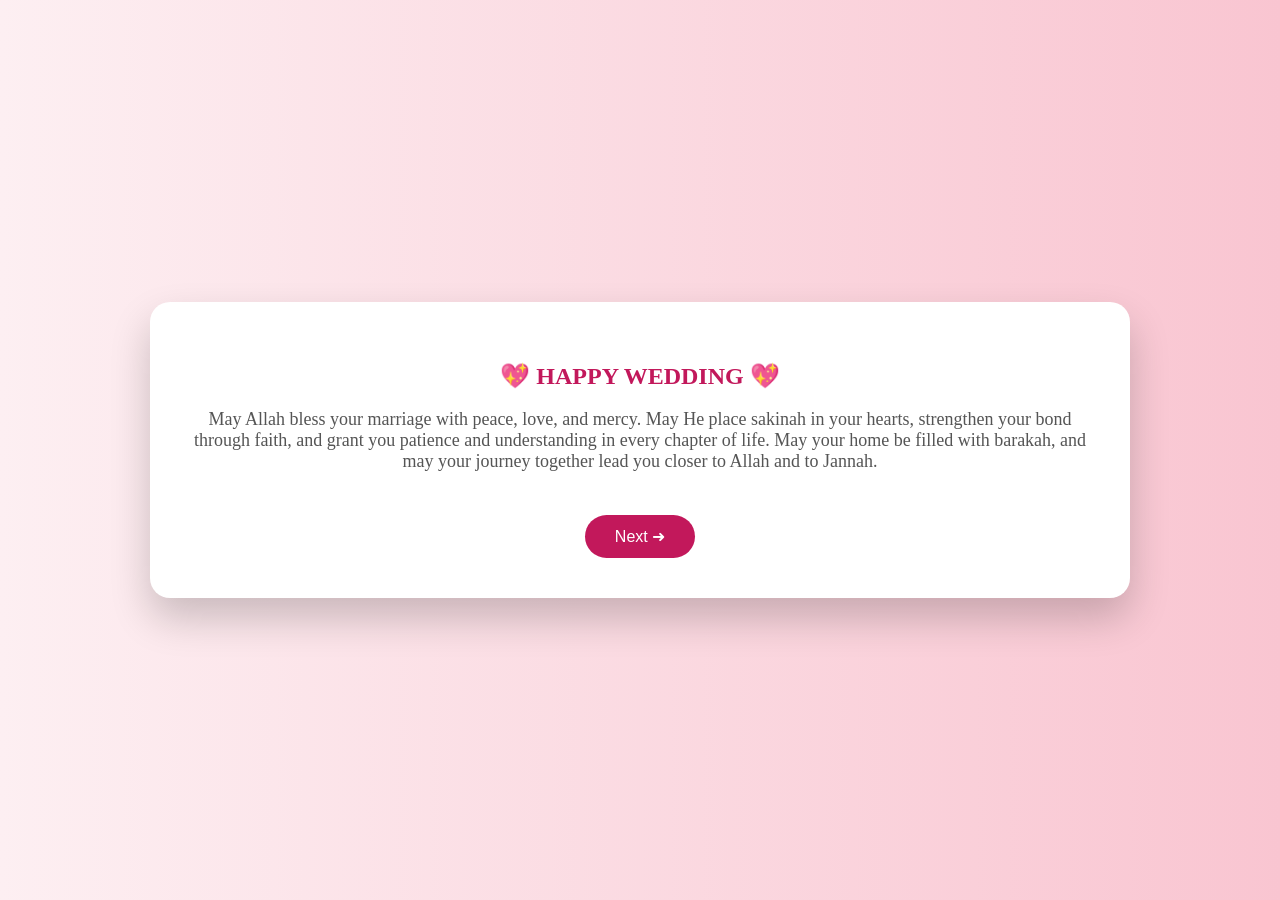
==== index.html @ f73490fa "done it is an wedding wishes codes" ====
<!DOCTYPE html>
<html lang="en">
<head>
  <meta charset="UTF-8">
  <title>Wedding Card</title>
  <link rel="stylesheet" href="style.css">
</head>
<body>

<div class="card">

  <!-- Section 1 -->
  <section class="section active">
    <h1>💖 HAPPY WEDDING 💖</h1>
    <p>
           May Allah bless your marriage with peace, love, and mercy. May He place sakinah in your hearts, strengthen your bond through faith, and grant you patience and understanding in every chapter of life. May your home be filled with barakah, and may your journey together lead you closer to Allah and to Jannah.
    </p>
    <button onclick="nextSection()">Next ➜</button>
  </section>

  <!-- Section 2 -->
  <section class="section">
    <h2>✨ THE WEDDING ✨</h2>
    <blockquote>
      “Two souls, one heart, one beautiful journey.”
    </blockquote>
    <button onclick="nextSection()">Next ➜</button>
  </section>

  <!-- Section 3 -->
  <section class="section">
    <h2>🌸HAPPY WEDDING DEAR ISHRAT🌸</h2>
    <p>
      “MAY ALLAH ALWAYS GIVE YOU HAPPINESS, PROSPERITY , AND LOTS OF LOVE. MAY YOU ALWAYS BE HAPPY WITH YOU HUBBY(SOULMATE).”
    </p>
    <button onclick="nextSection()">Next ➜</button>
  </section>

  <!-- Section 4 -->
  <section class="section">
    <h2>📸 Moments of Love 📸</h2>
    <div class="slideshow">
      <img class="slide" src="ishu1.jpeg">
      <img class="slide" src="ishu2.jpeg">
      <img class="slide" src="ishu3.jpeg">
      <img class="slide" src="ishu4.jpeg">
      <img class="slide" src="ishu5.jpeg">
    </div>

    <p class="ALWAYS BE HAPPY">
      Wishing you endless love, laughter, and beautiful memories forever ❤️
    </p>
  </section>

</div>

<script src="script.js"></script>
</body>
</html>
---- style.css ----
body {
  margin: 0;
  font-family: Georgia, serif;
  background: linear-gradient(to right, #fdeff2, #f9c5d1);
  display: flex;
  justify-content: center;
  align-items: center;
  min-height: 100vh;
}

.card {
  background: #fff;
  width: 85%;
  max-width: 900px;
  border-radius: 20px;
  padding: 40px;
  box-shadow: 0 20px 40px rgba(0,0,0,0.2);
  text-align: center;
}

.section {
  display: none;
  justify-content: center;
  animation: fadeIn 1s ease;
}

.section.active {
  display: block;
  justify-content: center;
}

h1, h2 {
  color: #c2185b;
}

p, blockquote {
  font-size: 18px;
  color: #555;
}

blockquote {
  font-style: italic;
  margin: 20px auto;
}

button {
  margin-top: 25px;
  padding: 12px 30px;
  font-size: 16px;
  border: none;
  border-radius: 30px;
  background: #c2185b;
  color: white;
  cursor: pointer;
  transition: 0.3s;
}

button:hover {
  background: #a3154a;
}

/* Slideshow */
.slideshow {
  position: relative;
  width: 100%;
  max-width: 700px;
  height: 470px;
  margin: 30px auto;
}

.slide {
  position: absolute;
  top: 50%;
  left: 50%;
  transform: translate(-50%, -50%);
  width: 100%;
  height: 100%;
  object-fit: cover;
  border-radius: 20px;
  opacity: 0;
  transition: opacity 1.5s ease;
}


.active-img {
  opacity: 1;
}

.final-wish {
  margin-top: 20px;
  font-weight: bold;
  color: #b71c1c;
}

@keyframes fadeIn {
  from {
    opacity: 0;
    transform: translateY(20px);
  }
  to {
    opacity: 1;
    transform: translateY(0);
  }
}
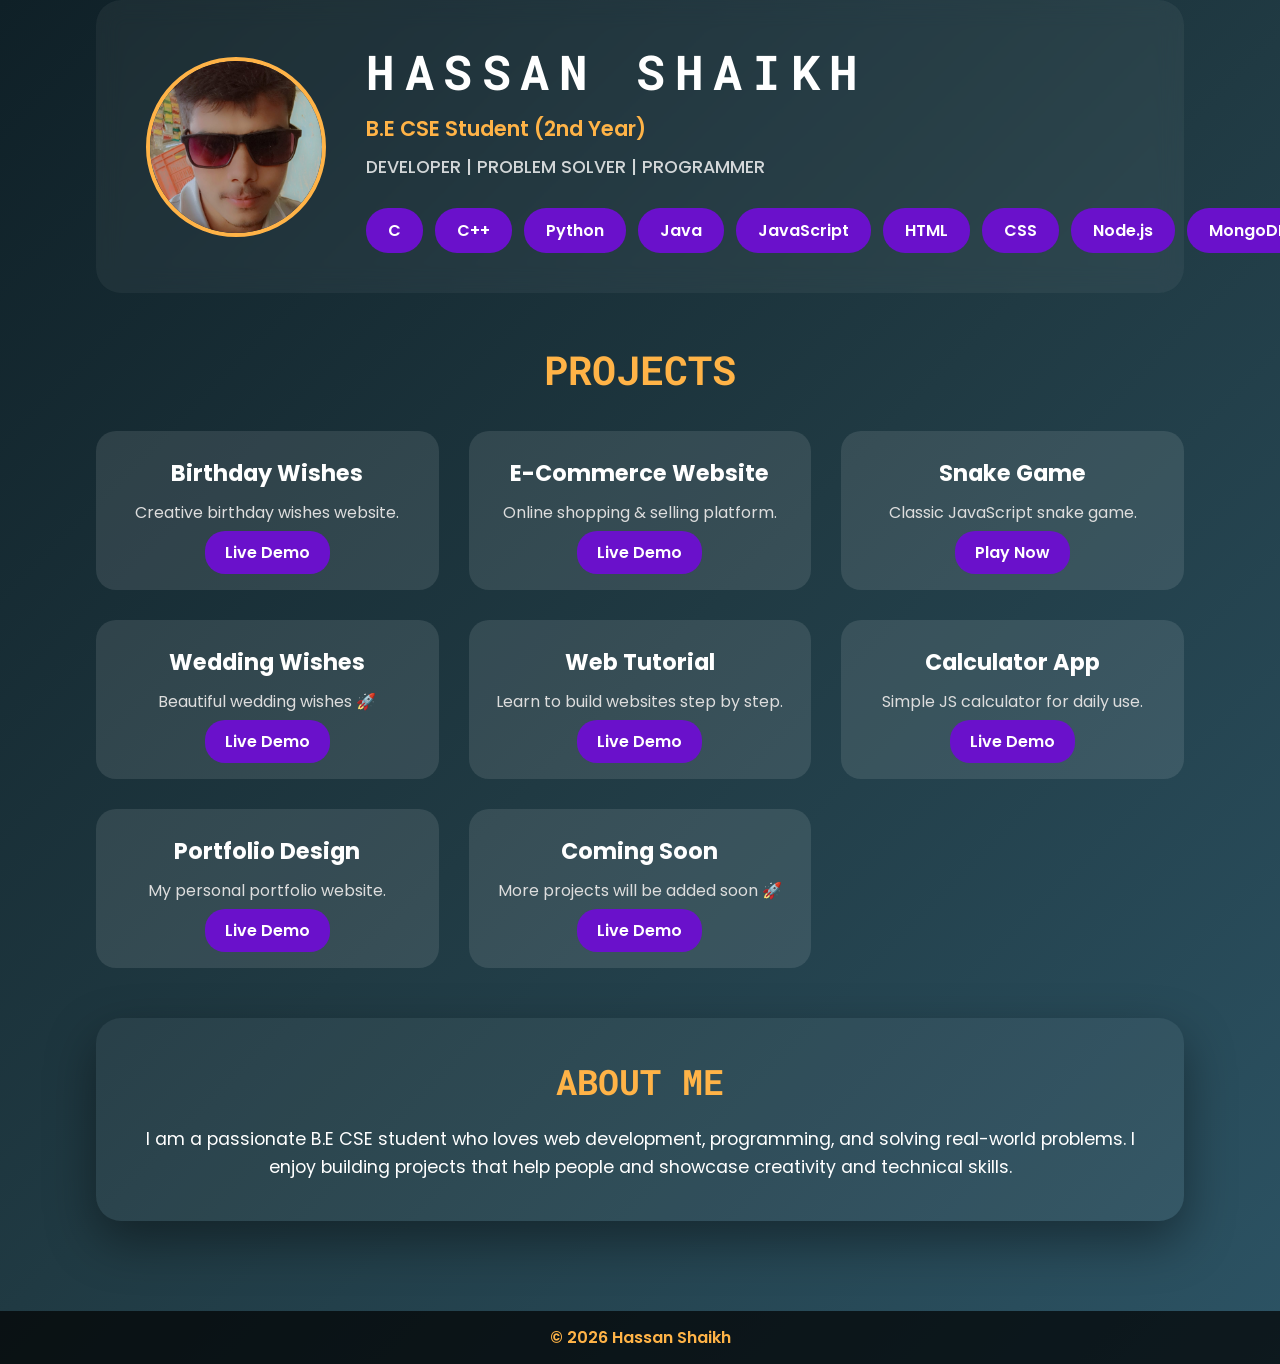
==== commit 0f16c9b8: "quick" ====
--- a/index.html
+++ b/index.html
@@ -2,60 +2,100 @@
 <html lang="en">
 <head>
   <meta charset="UTF-8">
-  <title>Wedding Card</title>
+  <meta name="viewport" content="width=device-width, initial-scale=1.0">
+  <title>Hassan Shaikh | Portfolio</title>
+  <link href="https://fonts.googleapis.com/css2?family=Poppins:wght@300;400;600;700&family=Roboto+Mono&display=swap" rel="stylesheet">
   <link rel="stylesheet" href="style.css">
 </head>
 <body>
 
-<div class="card">
+  <main>
+    <!-- PROFILE SECTION -->
+    <section class="hero-card">
+      <div class="profile-pic-container">
+        <img src="profile.jpeg" alt="Hassan Shaikh" class="profile-pic">
+      </div>
+      <div class="profile-text">
+        <h1 class="name">HASSAN SHAIKH</h1>
+        <p class="subtitle">B.E CSE Student (2nd Year)</p>
+        <p class="tagline">DEVELOPER | PROBLEM SOLVER | PROGRAMMER</p>
 
-  <!-- Section 1 -->
-  <section class="section active">
-    <h1>💖 HAPPY WEDDING 💖</h1>
-    <p>
-           May Allah bless your marriage with peace, love, and mercy. May He place sakinah in your hearts, strengthen your bond through faith, and grant you patience and understanding in every chapter of life. May your home be filled with barakah, and may your journey together lead you closer to Allah and to Jannah.
-    </p>
-    <button onclick="nextSection()">Next ➜</button>
-  </section>
+        <div class="skills-container">
+          <span class="skill">C</span>
+          <span class="skill">C++</span>
+          <span class="skill">Python</span>
+          <span class="skill">Java</span>
+          <span class="skill">JavaScript</span>
+          <span class="skill">HTML</span>
+          <span class="skill">CSS</span>
+          <span class="skill">Node.js</span>
+          <span class="skill">MongoDB</span>
+          <span class="skill">React</span>
+        </div>
+      </div>
+    </section>
 
-  <!-- Section 2 -->
-  <section class="section">
-    <h2>✨ THE WEDDING ✨</h2>
-    <blockquote>
-      “Two souls, one heart, one beautiful journey.”
-    </blockquote>
-    <button onclick="nextSection()">Next ➜</button>
-  </section>
+    <!-- PROJECTS SECTION -->
+    <section class="projects-section">
+      <h2>PROJECTS</h2>
+      <div class="projects-grid">
+        <div class="project">
+          <h3>Birthday Wishes</h3>
+          <p>Creative birthday wishes website.</p>
+          <a href="BirthdayWishes/index.html" target="_blank">Live Demo</a>
+        </div>
+        <div class="project">
+          <h3>E-Commerce Website</h3>
+          <p>Online shopping & selling platform.</p>
+          <a href="ECommerce/index.html" target="_blank">Live Demo</a>
+        </div>
+        <div class="project">
+          <h3>Snake Game</h3>
+          <p>Classic JavaScript snake game.</p>
+          <a href="SnakeGame/index.html" target="_blank">Play Now</a>
+        </div>
+        <div class="project">
+          <h3>Wedding Wishes</h3>
+          <p>Beautiful wedding wishes 🚀</p>
+          <a href="WeddingWishes/index.html" target="_blank">Live Demo</a>
+        </div>
+        <div class="project">
+          <h3>Web Tutorial</h3>
+          <p>Learn to build websites step by step.</p>
+          <a href="WebDeveloping/index.html" target="_blank">Live Demo</a>
+        </div>
+        <div class="project">
+          <h3>Calculator App</h3>
+          <p>Simple JS calculator for daily use.</p>
+          <a href="#" target="_blank">Live Demo</a>
+        </div>
+        <div class="project">
+          <h3>Portfolio Design</h3>
+          <p>My personal portfolio website.</p>
+          <a href="#" target="_blank">Live Demo</a>
+        </div>
+        <div class="project">
+          <h3>Coming Soon</h3>
+          <p>More projects will be added soon 🚀</p>
+          <a href="#" target="_blank">Live Demo</a>
+        </div>
+      </div>
+    </section>
 
-  <!-- Section 3 -->
-  <section class="section">
-    <h2>🌸HAPPY WEDDING DEAR ISHRAT🌸</h2>
-    <p>
-      “MAY ALLAH ALWAYS GIVE YOU HAPPINESS, PROSPERITY , AND LOTS OF LOVE. MAY YOU ALWAYS BE HAPPY WITH YOU HUBBY(SOULMATE).”
-    </p>
-    <button onclick="nextSection()">Next ➜</button>
-  </section>
+    <!-- ABOUT SECTION -->
+    <section class="about-card">
+      <h2>ABOUT ME</h2>
+      <p>
+        I am a passionate B.E CSE student who loves web development, programming, and solving real-world problems.
+        I enjoy building projects that help people and showcase creativity and technical skills.
+      </p>
+    </section>
+  </main>
 
-  <!-- Section 4 -->
-  <section class="section">
-    <h2>📸 Moments of Love 📸</h2>
-    <div class="slideshow">
-      <img class="slide" src="ishu1.jpeg">
-      <img class="slide" src="ishu2.jpeg">
-      <img class="slide" src="ishu3.jpeg">
-      <img class="slide" src="ishu4.jpeg">
-      <img class="slide" src="ishu5.jpeg">
-    </div>
+  <!-- FOOTER -->
+  <footer>
+    <p>© 2026 Hassan Shaikh</p>
+  </footer>
 
-    <p class="ALWAYS BE HAPPY">
-      Wishing you endless love, laughter, and beautiful memories forever ❤️
-    </p>
-  </section>
-
-</div>
-
-<script src="script.js"></script>
 </body>
 </html>
-
-
--- a/style.css
+++ b/style.css
@@ -1,104 +1,250 @@
+/* ------------------------------ */
+/* GLOBAL RESET */
+* {
+  margin: 0;
+  padding: 0;
+  box-sizing: border-box;
+  font-family: "Poppins", sans-serif;
+}
+
 body {
-  margin: 0;
-  font-family: Georgia, serif;
-  background: linear-gradient(to right, #fdeff2, #f9c5d1);
-  display: flex;
-  justify-content: center;
+  background: linear-gradient(135deg, #0f2027, #203a43, #2c5364);
+  color: #fff;
+  display: flex;
+  flex-direction: column;
+  min-height: 100vh;
+}
+
+main {
+  flex-grow: 1;
+  width: 85%;
+  max-width: 1400px;
+  margin: 0 auto 40px;
+}
+
+/* ------------------------------ */
+/* HERO / PROFILE SECTION */
+.hero-card {
+  display: flex;
   align-items: center;
-  min-height: 100vh;
-}
-
-.card {
-  background: #fff;
-  width: 85%;
-  max-width: 900px;
-  border-radius: 20px;
-  padding: 40px;
-  box-shadow: 0 20px 40px rgba(0,0,0,0.2);
-  text-align: center;
-}
-
-.section {
-  display: none;
-  justify-content: center;
-  animation: fadeIn 1s ease;
-}
-
-.section.active {
-  display: block;
-  justify-content: center;
-}
-
-h1, h2 {
-  color: #c2185b;
-}
-
-p, blockquote {
-  font-size: 18px;
-  color: #555;
-}
-
-blockquote {
-  font-style: italic;
-  margin: 20px auto;
-}
-
-button {
-  margin-top: 25px;
-  padding: 12px 30px;
-  font-size: 16px;
-  border: none;
-  border-radius: 30px;
-  background: #c2185b;
-  color: white;
-  cursor: pointer;
-  transition: 0.3s;
-}
-
-button:hover {
-  background: #a3154a;
-}
-
-/* Slideshow */
-.slideshow {
-  position: relative;
-  width: 100%;
-  max-width: 700px;
-  height: 470px;
-  margin: 30px auto;
-}
-
-.slide {
-  position: absolute;
-  top: 50%;
-  left: 50%;
-  transform: translate(-50%, -50%);
+  gap: 40px;
+  padding: 40px 50px;
+  border-radius: 25px;
+  background: rgba(255,255,255,0.05);
+  backdrop-filter: blur(12px);
+  margin-bottom: 50px;
+  transition: all 0.3s ease;
+}
+
+.hero-card:hover {
+  transform: translateY(-10px) scale(1.02);
+  box-shadow: 0 20px 50px rgba(0,0,0,0.6);
+}
+
+/* PROFILE PIC */
+.profile-pic-container {
+  flex-shrink: 0;
+  width: 180px;
+  height: 180px;
+  border-radius: 50%;
+  overflow: hidden;
+  border: 4px solid #ffb347;
+  transition: all 0.4s ease;
+}
+
+.profile-pic-container:hover {
+  transform: scale(1.1) rotate(5deg);
+  box-shadow: 0 15px 40px rgba(255,179,71,0.6);
+}
+
+.profile-pic {
   width: 100%;
   height: 100%;
   object-fit: cover;
+}
+
+/* PROFILE TEXT */
+.profile-text {
+  flex: 1;
+  display: flex;
+  flex-direction: column;
+  gap: 10px;
+}
+
+.name {
+  font-family: 'Roboto Mono', monospace;
+  font-size: 3rem;
+  letter-spacing: 0.2em;
+  color: #fff;
+}
+
+.subtitle {
+  font-size: 1.3rem;
+  color: #ffb347;
+  font-weight: 600;
+}
+
+.tagline {
+  font-size: 1.1rem;
+  color: #ffffffcc;
+  font-weight: 500;
+}
+
+/* SKILLS */
+.skills-container {
+  margin-top: 18px;
+  display: flex;
+  flex-wrap: nowrap;
+  gap: 12px;
+  width: 100%;
+  flex-shrink: 0;
+}
+
+.skill {
+  background: #6a11cb;
+  padding: 10px 22px;
+  border-radius: 22px;
+  font-weight: 600;
+  cursor: pointer;
+  transition: all 0.3s ease;
+  white-space: nowrap;
+}
+
+.skill:hover {
+  transform: scale(1.1);
+  background: #ffb347;
+  color: #000;
+}
+
+/* ------------------------------ */
+/* PROJECTS SECTION */
+.projects-section {
+  margin-bottom: 50px;
+}
+
+.projects-section h2 {
+  font-family: 'Roboto Mono', monospace;
+  text-align: center;
+  font-size: 2.5rem;
+  margin-bottom: 35px;
+  color: #ffb347;
+}
+
+.projects-grid {
+  display: grid;
+  grid-template-columns: repeat(3, 1fr);
+  gap: 30px;
+}
+
+.project {
+  background: rgba(255,255,255,0.1);
+  padding: 25px 20px;
   border-radius: 20px;
-  opacity: 0;
-  transition: opacity 1.5s ease;
-}
-
-
-.active-img {
-  opacity: 1;
-}
-
-.final-wish {
-  margin-top: 20px;
-  font-weight: bold;
-  color: #b71c1c;
-}
-
-@keyframes fadeIn {
-  from {
-    opacity: 0;
-    transform: translateY(20px);
-  }
-  to {
-    opacity: 1;
-    transform: translateY(0);
-  }
-}
+  text-align: center;
+  transition: all 0.3s ease;
+  cursor: pointer;
+}
+
+.project:hover {
+  transform: translateY(-8px) scale(1.02);
+  background: rgba(255,255,255,0.2);
+  box-shadow: 0 20px 50px rgba(0,0,0,0.5);
+}
+
+.project h3 {
+  font-size: 1.4rem;
+  margin-bottom: 10px;
+}
+
+.project p {
+  font-size: 1rem;
+  margin-bottom: 15px;
+  color: #ddd;
+}
+
+.project a {
+  text-decoration: none;
+  padding: 10px 20px;
+  border-radius: 20px;
+  background: #6a11cb;
+  color: #fff;
+  font-weight: 600;
+  transition: all 0.3s ease;
+}
+
+.project a:hover {
+  background: #ffb347;
+  color: #000;
+  transform: scale(1.05);
+}
+
+/* ------------------------------ */
+/* ABOUT SECTION */
+.about-card {
+  text-align: center;
+  padding: 40px 30px;
+  background: rgba(255,255,255,0.05);
+  border-radius: 25px;
+  box-shadow: 0 20px 50px rgba(0,0,0,0.4);
+  margin-bottom: 50px;
+  transition: all 0.3s ease;
+  cursor: pointer;
+}
+
+.about-card:hover {
+  transform: translateY(-6px);
+  box-shadow: 0 25px 60px rgba(0,0,0,0.6);
+}
+
+.about-card h2 {
+  font-family: 'Roboto Mono', monospace;
+  font-size: 2.2rem;
+  color: #ffb347;
+  margin-bottom: 20px;
+}
+
+.about-card p {
+  font-size: 1.1rem;
+  color: #fff;
+  line-height: 1.6;
+}
+
+/* ------------------------------ */
+/* FOOTER */
+footer {
+  background: rgba(0,0,0,0.7);
+  text-align: center;
+  padding: 14px 0;
+  color: #ffb347;
+  font-weight: 600;
+}
+
+/* ------------------------------ */
+/* RESPONSIVE */
+@media (max-width: 1024px) {
+  .projects-grid {
+    grid-template-columns: repeat(2, 1fr);
+  }
+}
+
+@media (max-width: 768px) {
+  main {
+    width: 95%;
+  }
+
+  .hero-card {
+    flex-direction: column;
+    text-align: center;
+    gap: 20px;
+    padding: 30px 20px;
+  }
+
+  .skills-container {
+    flex-wrap: wrap;
+    justify-content: center;
+  }
+
+  .projects-grid {
+    grid-template-columns: 1fr;
+  }
+}
